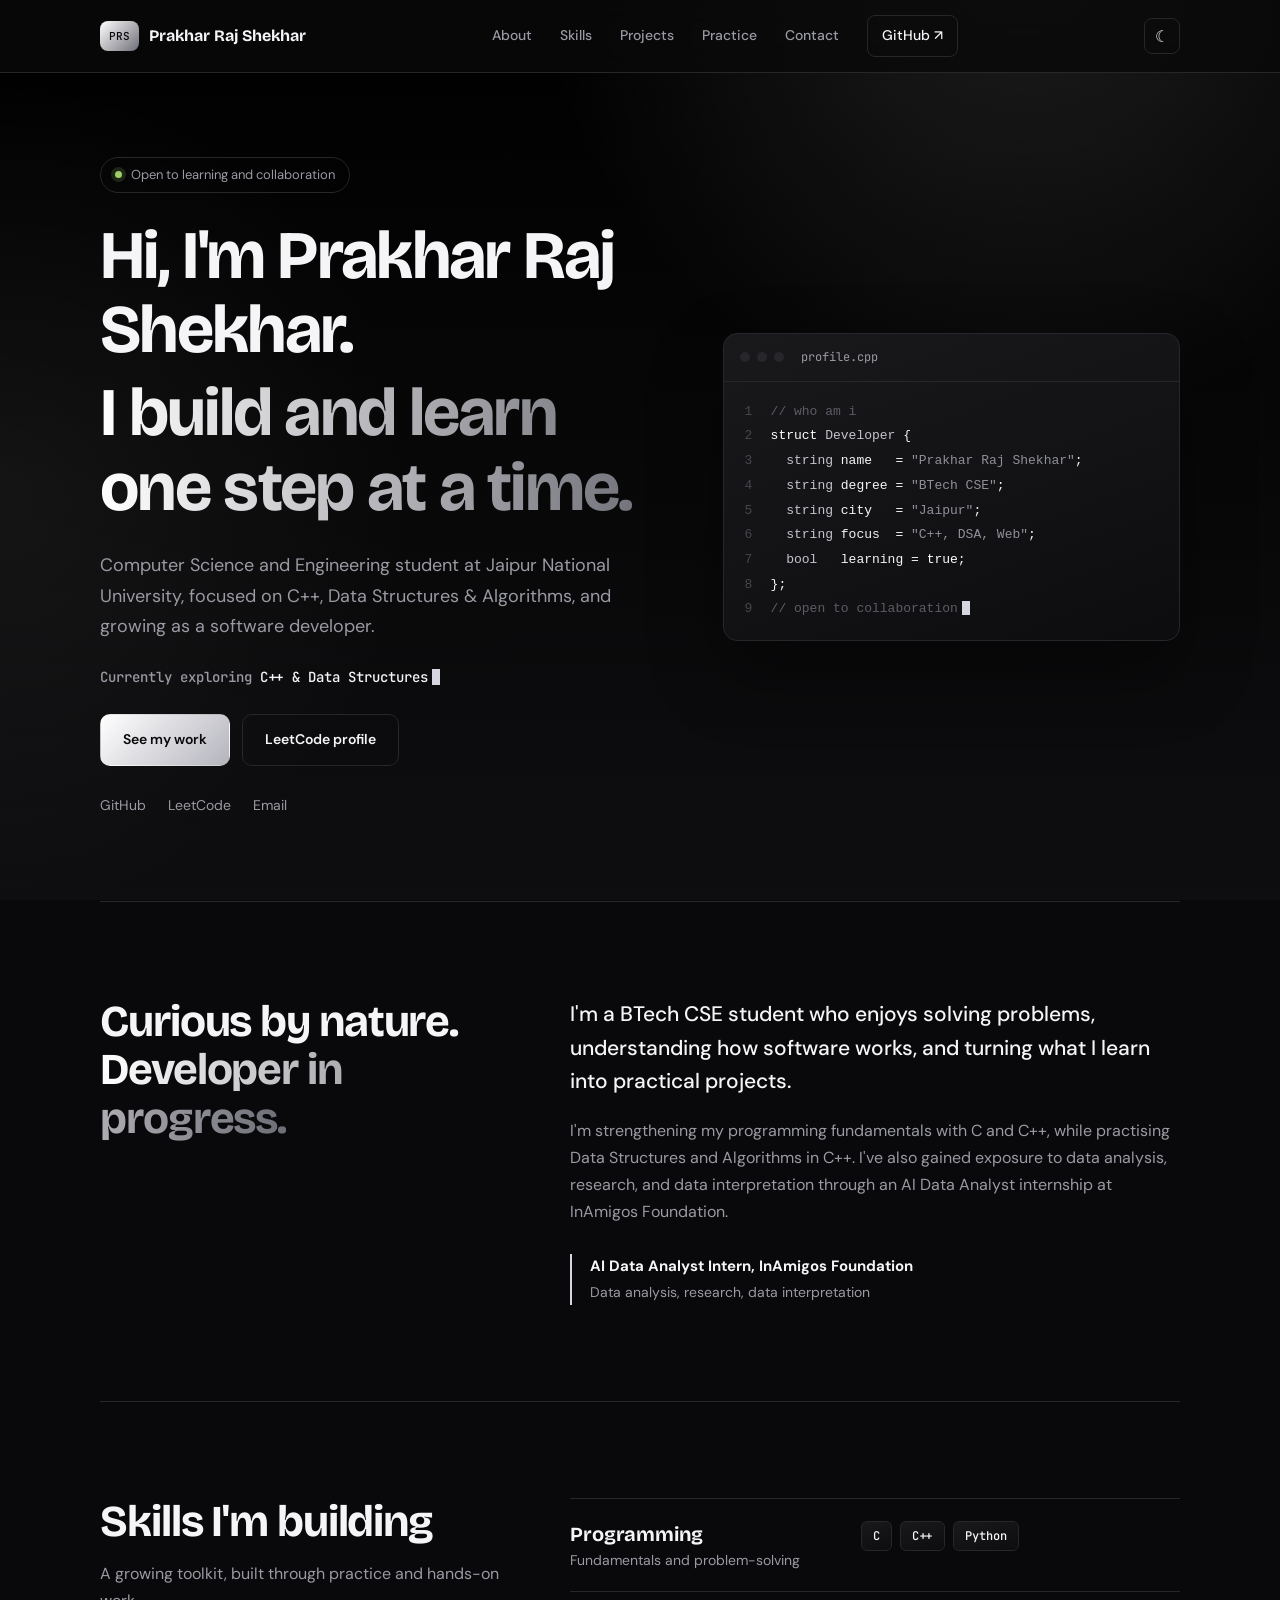
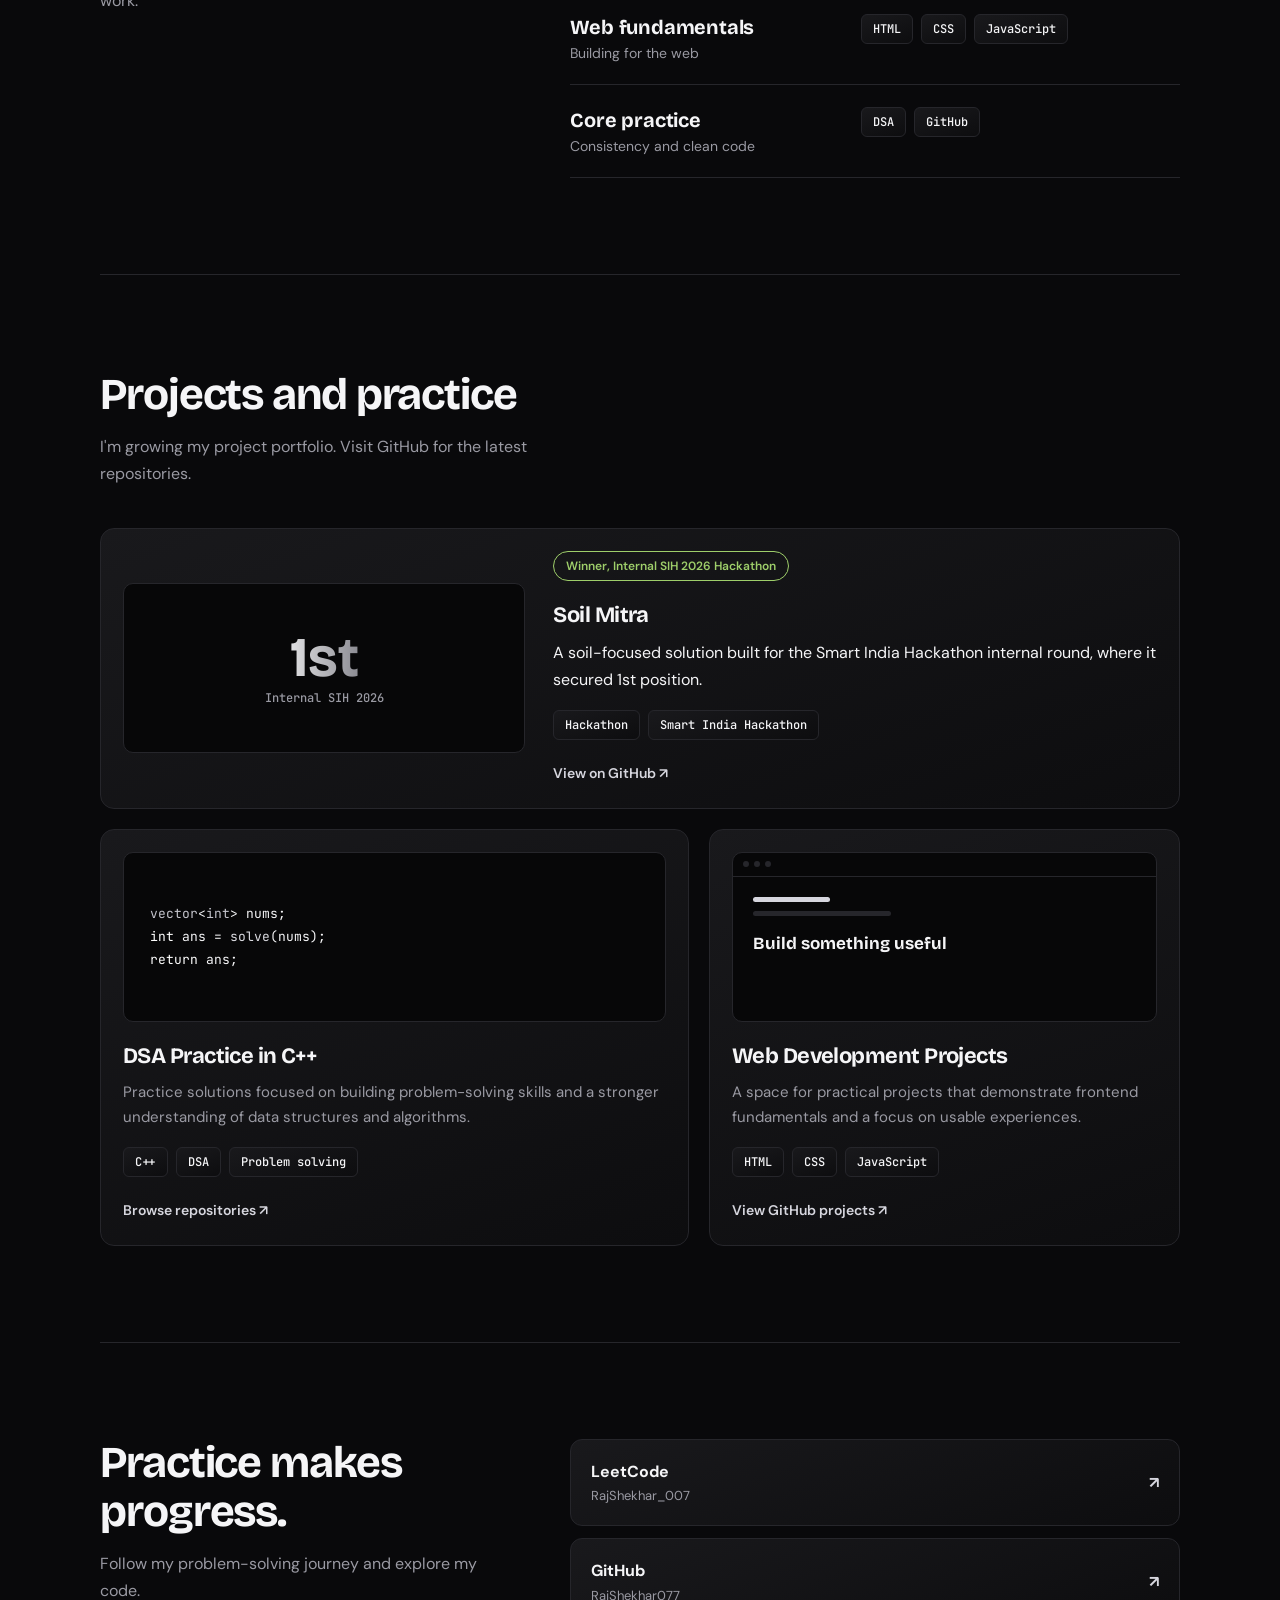
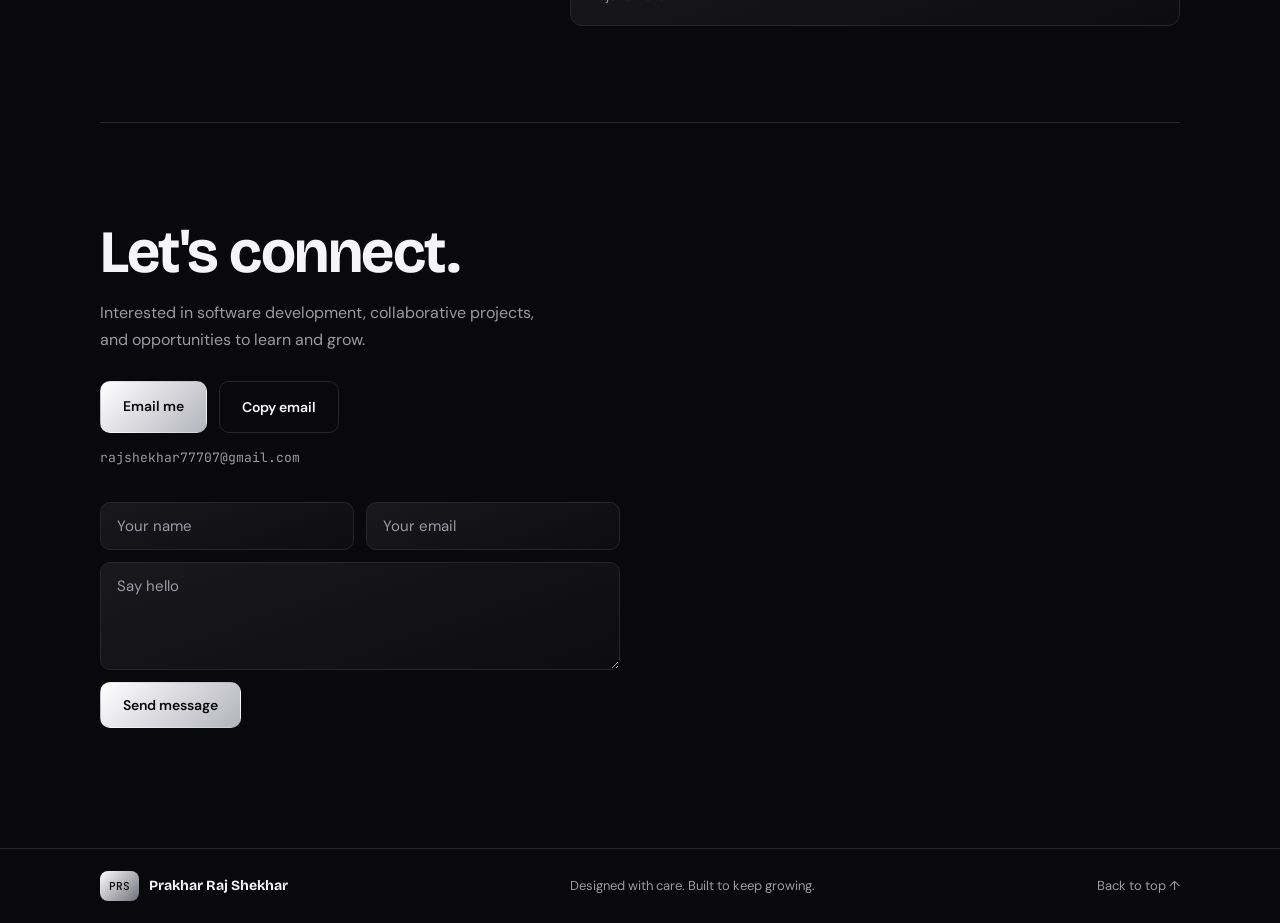
==== Portfolio/index.html @ 115c968b "ini" ====
<!doctype html>
<html lang="en">
<head>
  <meta charset="utf-8">
  <meta name="viewport" content="width=device-width, initial-scale=1">
  <meta name="theme-color" content="#09090b">
  <link rel="icon" href="data:image/svg+xml,<svg xmlns=%22http://www.w3.org/2000/svg%22 viewBox=%220 0 64 64%22><rect width=%2264%22 height=%2264%22 rx=%2214%22 fill=%22%2309090b%22/><text x=%2232%22 y=%2241%22 font-size=%2226%22 font-family=%22monospace%22 font-weight=%22bold%22 text-anchor=%22middle%22 fill=%22white%22>PRS</text></svg>">
  <meta name="description" content="Portfolio of Prakhar Raj Shekhar, a Computer Science and Engineering student interested in software development and problem-solving.">
  <title>Prakhar Raj Shekhar | Developer Portfolio</title>
  <link rel="preconnect" href="https://fonts.googleapis.com">
  <link rel="preconnect" href="https://fonts.gstatic.com" crossorigin>
  <link href="https://fonts.googleapis.com/css2?family=Bricolage+Grotesque:opsz,wght@12..96,600;12..96,700&family=DM+Sans:wght@400;500;600&family=JetBrains+Mono:wght@400;500&display=swap" rel="stylesheet">
  <link rel="stylesheet" href="style.css">
  <script>try{document.documentElement.dataset.theme=localStorage.getItem("theme")||"dark"}catch(e){document.documentElement.dataset.theme="dark"}document.documentElement.classList.add("js")</script>
</head>
<body>
  <a class="skip" href="#main">Skip to content</a>
  <div class="progress" aria-hidden="true"></div>
  <div class="cursor-glow" aria-hidden="true"></div>
  <header class="site-header">
    <nav class="nav wrap" aria-label="Main navigation">
      <a class="brand" href="#home"><span class="brand-mark">PRS</span><span>Prakhar Raj Shekhar</span></a>
      <div class="nav-links">
        <a href="#about">About</a><a href="#skills">Skills</a><a href="#projects">Projects</a><a href="#coding">Practice</a><a href="#contact">Contact</a>
        <a class="nav-cta" href="https://github.com/RajShekhar077" target="_blank" rel="noreferrer">GitHub ↗</a>
      </div>
    <div class="nav-tools"><button class="icon-btn" id="theme" type="button" aria-label="Switch to light theme">☾</button><button class="menu-toggle" type="button" aria-label="Toggle navigation" aria-expanded="false">☰</button></div>
    </nav>
  </header>

  <main id="main">
    <section class="hero wrap" id="home">
      <div class="hero-copy">
        <p class="status"><span class="dot"></span>Open to learning and collaboration</p>
        <h1>Hi, I'm Prakhar Raj Shekhar. <span>I build and learn one step at a time.</span></h1>
        <p class="lead">Computer Science and Engineering student at Jaipur National University, focused on C++, Data Structures &amp; Algorithms, and growing as a software developer.</p>
        <p class="roles">Currently exploring <span id="typed">C++ &amp; Data Structures</span><b class="caret" aria-hidden="true"></b></p>
        <div class="actions">
          <a class="btn primary" href="#projects">See my work</a>
          <a class="btn" href="https://leetcode.com/u/RajShekhar_007/" target="_blank" rel="noreferrer">LeetCode profile</a>
        </div>
        <div class="quick-links">
          <a href="https://github.com/RajShekhar077" target="_blank" rel="noreferrer">GitHub</a>
          <a href="https://leetcode.com/u/RajShekhar_007/" target="_blank" rel="noreferrer">LeetCode</a>
          <a href="mailto:rajshekhar77707@gmail.com">Email</a>
        </div>
      </div>
      <div class="editor" role="img" aria-label="C++ code snippet describing Prakhar: BTech CSE student in Jaipur focused on C++, DSA and web">
        <div class="bar"><i></i><i></i><i></i><span>profile.cpp</span></div>
        <pre class="code"><code><span class="l"><em class="c">// who am i</em></span><span class="l"><em class="k">struct</em> <em class="t">Developer</em> {</span><span class="l">  <em class="t">string</em> name   = <em class="s">"Prakhar Raj Shekhar"</em>;</span><span class="l">  <em class="t">string</em> degree = <em class="s">"BTech CSE"</em>;</span><span class="l">  <em class="t">string</em> city   = <em class="s">"Jaipur"</em>;</span><span class="l">  <em class="t">string</em> focus  = <em class="s">"C++, DSA, Web"</em>;</span><span class="l">  <em class="t">bool</em>   learning = <em class="k">true</em>;</span><span class="l">};</span><span class="l"><em class="c">// open to collaboration</em><b class="caret"></b></span></code></pre>
      </div>
    </section>

    <section class="section wrap split" id="about">
      <h2>Curious by nature. <span>Developer in progress.</span></h2>
      <div class="about-content">
        <p class="big">I'm a BTech CSE student who enjoys solving problems, understanding how software works, and turning what I learn into practical projects.</p>
        <p>I'm strengthening my programming fundamentals with C and C++, while practising Data Structures and Algorithms in C++. I've also gained exposure to data analysis, research, and data interpretation through an AI Data Analyst internship at InAmigos Foundation.</p>
        <div class="note"><strong>AI Data Analyst Intern, InAmigos Foundation</strong><span>Data analysis, research, data interpretation</span></div>
      </div>
    </section>

    <section class="section wrap split" id="skills">
      <div>
        <h2>Skills I'm building</h2>
        <p class="intro">A growing toolkit, built through practice and hands-on work.</p>
      </div>
      <dl class="skill-list">
        <div class="row"><dt>Programming<small>Fundamentals and problem-solving</small></dt><dd class="chips"><span>C</span><span>C++</span><span>Python</span></dd></div>
        <div class="row"><dt>Web fundamentals<small>Building for the web</small></dt><dd class="chips"><span>HTML</span><span>CSS</span><span>JavaScript</span></dd></div>
        <div class="row"><dt>Core practice<small>Consistency and clean code</small></dt><dd class="chips"><span>DSA</span><span>GitHub</span></dd></div>
      </dl>
    </section>

    <section class="section wrap" id="projects">
      <h2>Projects and practice</h2>
      <p class="intro">I'm growing my project portfolio. Visit GitHub for the latest repositories.</p>
      <div class="projects">
        <article class="project featured">
  <div class="visual v-win">
    <strong>1st</strong>
    <span>Internal SIH 2026</span>
  </div>
  <div class="project-body">
    <span class="badge">Winner, Internal SIH 2026 Hackathon</span>
    <!-- TODO: add one line on the problem Soil Mitra solves and your tech stack chips -->
    <h3>Soil Mitra</h3>
    <p>A soil-focused solution built for the Smart India Hackathon internal round, where it secured 1st position.</p>
    <div class="chips"><span>Hackathon</span><span>Smart India Hackathon</span></div>
    <a class="more" href="https://github.com/RajShekhar077/Soil-Mitra" target="_blank" rel="noreferrer">View on GitHub ↗</a>
  </div>
</article>
        <article class="project">
          <div class="visual v-code"><span><em class="t">vector</em>&lt;<em class="t">int</em>&gt; nums;</span><span><em class="k">int</em> ans = <em class="f">solve</em>(nums);</span><span><em class="k">return</em> ans;</span></div>
          <h3>DSA Practice in C++</h3>
          <p>Practice solutions focused on building problem-solving skills and a stronger understanding of data structures and algorithms.</p>
          <div class="chips"><span>C++</span><span>DSA</span><span>Problem solving</span></div>
          <a class="more" href="https://github.com/RajShekhar077/DSA-Practice" target="_blank" rel="noreferrer">Browse repositories ↗</a>
        </article>
        <article class="project">
          <div class="visual v-web"><div class="browser"><i></i><i></i><i></i></div><div class="page"><span></span><span></span><b>Build something useful</b></div></div>
          <h3>Web Development Projects</h3>
          <p>A space for practical projects that demonstrate frontend fundamentals and a focus on usable experiences.</p>
          <div class="chips"><span>HTML</span><span>CSS</span><span>JavaScript</span></div>
          <a class="more" href="https://github.com/RajShekhar077/Web-Development-Projects" target="_blank" rel="noreferrer">View GitHub projects ↗</a>
        </article>
      </div>
    </section>

    <section class="section wrap split" id="coding">
      <div>
        <h2>Practice makes progress.</h2>
        <p class="intro">Follow my problem-solving journey and explore my code.</p>
      </div>
      <div class="link-rows">
        <a href="https://leetcode.com/u/RajShekhar_007/" target="_blank" rel="noreferrer"><span><strong>LeetCode</strong><small>RajShekhar_007</small></span><b>↗</b></a>
        <a href="https://github.com/RajShekhar077" target="_blank" rel="noreferrer"><span><strong>GitHub</strong><small>RajShekhar077</small></span><b>↗</b></a>
      </div>
    </section>

    <section class="section wrap contact" id="contact">
      <h2>Let's connect.</h2>
      <p class="intro">Interested in software development, collaborative projects, and opportunities to learn and grow.</p>
      <div class="actions"><a class="btn primary" href="mailto:rajshekhar77707@gmail.com">Email me</a><button class="btn" id="copy" type="button">Copy email</button></div>
      <p class="email">rajshekhar77707@gmail.com</p>
      <form class="contact-form" aria-label="Send a message">
        <div class="form-row"><input name="name" placeholder="Your name" aria-label="Your name" autocomplete="name" required><input name="email" type="email" placeholder="Your email" aria-label="Your email" autocomplete="email" required></div>
        <textarea name="message" rows="4" placeholder="Say hello" aria-label="Message" required></textarea>
        <button class="btn primary" type="submit">Send message</button>
      </form>
    </section>
  </main>

  <footer class="footer"><div class="wrap footer-inner"><a class="brand" href="#home"><span class="brand-mark">PRS</span><span>Prakhar Raj Shekhar</span></a><p>Designed with care. Built to keep growing.</p><a href="#home">Back to top ↑</a></div></footer>
  <button class="to-top" type="button" aria-label="Back to top">↑</button>
  <div class="toast" role="status" aria-live="polite"></div>
  <script src="script.js"></script>
</body>
</html>
---- Portfolio/style.css ----
*{box-sizing:border-box}
:root{--bg:#09090b;--panel:linear-gradient(160deg,#19191c,#0d0d0f);--ink:#f5f5f7;--muted:#9a9aa3;--line:#26262b;--accent:#d6d6de;--green:#9ece6a;--font:'DM Sans',system-ui,sans-serif;--display:'Bricolage Grotesque',system-ui,sans-serif;--mono:'JetBrains Mono',ui-monospace,monospace;color-scheme:dark}
html{scroll-behavior:smooth;scroll-padding-top:84px}
body{margin:0;background:var(--bg);color:var(--ink);font:400 16px/1.7 var(--font);-webkit-font-smoothing:antialiased}
body::before{content:"";position:fixed;inset:0;z-index:-1;pointer-events:none;background:radial-gradient(900px circle at 80% -8%,rgba(255,255,255,.12),transparent 55%),radial-gradient(700px circle at 0% 55%,rgba(255,255,255,.05),transparent 60%),linear-gradient(180deg,#000,#0e0e10)}
a{color:inherit;text-decoration:none}
:focus-visible{outline:2px solid var(--accent);outline-offset:3px;border-radius:4px}
h1,h2,h3,p,dl,dd{margin:0}
h1,h2,h3{font-family:var(--display);font-weight:700;line-height:1.1;letter-spacing:-.025em}
h2{font-size:clamp(30px,3.6vw,44px)}
h2 span,h1 span{background:linear-gradient(90deg,#fff,#6d6d76);-webkit-background-clip:text;background-clip:text;color:transparent}
.wrap{width:min(1080px,calc(100% - 48px));margin-inline:auto}

/* header */
.site-header{position:sticky;top:0;z-index:10;background:rgba(9,9,11,.8);backdrop-filter:blur(14px);border-bottom:1px solid var(--line)}
.nav{height:72px;display:flex;align-items:center;justify-content:space-between}
.brand{display:flex;align-items:center;gap:10px;font-family:var(--display);font-weight:700}
.brand-mark{display:grid;place-items:center;height:30px;padding:0 9px;border-radius:8px;background:linear-gradient(135deg,#fff,#6f6f78);color:#09090b;font:500 11px var(--mono)}
.nav-links{display:flex;align-items:center;gap:28px;font-size:14px;font-weight:500;color:var(--muted)}
.nav-links a:hover{color:var(--ink)}
.nav-links .nav-cta{padding:8px 14px;border:1px solid var(--line);border-radius:8px;color:var(--ink)}
.nav-links .nav-cta:hover{border-color:var(--accent)}
.menu-toggle{display:none;border:0;background:none;color:var(--ink);font-size:24px;cursor:pointer}

/* hero */
.hero{display:grid;grid-template-columns:1.1fr .9fr;gap:64px;align-items:center;min-height:calc(100vh - 72px);padding-block:72px}
.status{display:inline-flex;align-items:center;gap:9px;padding:6px 14px;border:1px solid var(--line);border-radius:99px;font-size:13px;color:var(--muted);margin-bottom:26px}
.dot{width:7px;height:7px;border-radius:50%;background:var(--green);box-shadow:0 0 0 4px rgba(158,206,106,.16)}
h1{font-size:clamp(40px,5.6vw,68px);margin-bottom:24px}
h1 span{display:block;margin-top:.12em}
.lead{max-width:520px;color:var(--muted);font-size:18px;margin-bottom:32px}
.actions{display:flex;gap:12px;flex-wrap:wrap;margin-bottom:28px}
.btn{display:inline-flex;align-items:center;justify-content:center;padding:13px 22px;border:1px solid var(--line);border-radius:10px;font-size:14px;font-weight:600;transition:border-color .2s,background .2s}
.btn:hover{border-color:var(--accent)}
.btn.primary{background:linear-gradient(135deg,#fff,#b4b4bd);border-color:transparent;color:#09090b}
.btn.primary:hover{background:linear-gradient(135deg,#fff,#dcdce2);border-color:transparent}
.quick-links{display:flex;gap:22px;font-size:14px;color:var(--muted)}
.quick-links a:hover{color:var(--ink)}

/* code window */
.editor{background:var(--panel);border:1px solid var(--line);border-radius:14px;box-shadow:0 30px 70px rgba(0,0,0,.4);overflow:hidden;font:400 13px/1.9 var(--mono)}
.bar{display:flex;align-items:center;gap:7px;padding:12px 16px;border-bottom:1px solid var(--line)}
.bar i{width:10px;height:10px;border-radius:50%;background:var(--line)}
.bar span{margin-left:10px;color:var(--muted);font-size:12px}
.code{margin:0;padding:18px 0;overflow-x:auto;counter-reset:n}
.code code{display:block;min-width:max-content;padding-right:20px}
.l{display:block;counter-increment:n;white-space:pre}
.l::before{content:counter(n);display:inline-block;width:2.2em;margin-right:1.4em;text-align:right;color:#46464d}
em{font-style:normal}
.c{color:#5c5c64}.k{color:#fff}.t{color:#c4c4cc}.s{color:#8f8f99}.f{color:#dcdce2}
.caret{display:inline-block;width:8px;height:1.1em;margin-left:4px;background:var(--accent);vertical-align:-3px;animation:blink 1.1s steps(1) infinite}

/* sections */
.section{padding-block:96px;border-top:1px solid var(--line)}
.split{display:grid;grid-template-columns:.8fr 1.2fr;gap:64px}
.intro{color:var(--muted);margin-top:14px;max-width:440px}
.about-content{display:grid;gap:18px;color:var(--muted)}
.about-content .big{font-size:21px;line-height:1.6;color:var(--ink);font-weight:500}
.note{display:grid;gap:2px;margin-top:10px;padding-left:18px;border-left:2px solid var(--accent);font-size:14px}
.note strong{color:var(--ink);font-size:15px}

/* skills */
.skill-list .row{display:grid;grid-template-columns:1fr 1.2fr;gap:24px;padding:22px 0;border-top:1px solid var(--line)}
.skill-list .row:last-child{border-bottom:1px solid var(--line)}
.skill-list dt{font:700 20px/1.3 var(--display);letter-spacing:-.01em}
.skill-list small{display:block;margin-top:4px;color:var(--muted);font:400 14px var(--font);letter-spacing:0}
.chips{display:flex;flex-wrap:wrap;gap:8px;align-content:flex-start}
.chips span{padding:4px 11px;border:1px solid var(--line);border-radius:6px;background:var(--panel);font:500 12px/1.7 var(--mono);color:var(--ink)}

/* projects */
.project.featured{grid-column:1/-1;display:grid;grid-template-columns:.8fr 1.2fr;gap:28px;align-items:center}
.project-body{display:flex;flex-direction:column;gap:12px}
.project-body h3{margin-top:0}
.v-win{display:grid;place-content:center;text-align:center;gap:4px;height:100%;min-height:170px}
.v-win strong{font:700 56px/1 var(--display);background:linear-gradient(90deg,#fff,#6d6d76);-webkit-background-clip:text;background-clip:text;color:#c4c4cc;color:transparent}
.v-win span{font:500 12px var(--mono);color:var(--muted)}
.badge{align-self:flex-start;padding:4px 12px;border:1px solid var(--green);border-radius:99px;font-size:12px;font-weight:600;color:var(--green)}
.projects{display:grid;grid-template-columns:1.25fr 1fr;gap:20px;margin-top:40px}
.project{display:flex;flex-direction:column;gap:12px;padding:22px;background:var(--panel);border:1px solid var(--line);border-radius:14px;transition:border-color .2s}
.project:hover{border-color:#4c4c54}
.project h3{font-size:22px;margin-top:10px}
.project>p{color:var(--muted);font-size:15px}
.project .chips{margin-top:4px}
.more{margin-top:auto;padding-top:10px;color:var(--accent);font-size:14px;font-weight:600}
.more:hover{text-decoration:underline}
.visual{height:170px;border-radius:10px;overflow:hidden;background:#070708;border:1px solid var(--line)}
.v-code{display:flex;flex-direction:column;justify-content:center;gap:6px;padding:0 26px;font:400 13px var(--mono)}
.browser{display:flex;gap:5px;align-items:center;height:24px;padding:0 10px;border-bottom:1px solid var(--line)}
.browser i{width:6px;height:6px;border-radius:50%;background:var(--line)}
.page{display:flex;flex-direction:column;gap:9px;padding:20px}
.page span{height:5px;width:36%;border-radius:4px;background:var(--line)}
.page span:first-child{width:20%;background:var(--accent)}
.page b{margin-top:8px;max-width:200px;font:700 17px/1.3 var(--display)}

/* coding, contact */
.link-rows{display:grid;gap:12px;align-content:start}
.link-rows a{display:flex;align-items:center;justify-content:space-between;padding:18px 20px;background:var(--panel);border:1px solid var(--line);border-radius:12px;transition:border-color .2s}
.link-rows a:hover{border-color:var(--accent)}
.link-rows span{display:grid}
.link-rows small{color:var(--muted);font-size:13px}
.link-rows b{color:var(--accent)}
.contact{padding-bottom:120px}
.contact h2{font-size:clamp(38px,5vw,60px)}
.contact .intro{margin-bottom:28px}
.email{margin-top:16px;font:400 13px var(--mono);color:var(--muted)}
.footer{border-top:1px solid var(--line);padding:22px 0;font-size:13px;color:var(--muted)}
.footer-inner{display:flex;align-items:center;justify-content:space-between;gap:20px}
.footer .brand{font-size:14px;color:var(--ink)}
.footer a:last-child:hover{color:var(--ink)}

/* one page-load moment */
.hero-copy>*,.editor{animation:rise .7s cubic-bezier(.2,.7,.2,1) both}
.hero-copy>:nth-child(2){animation-delay:.08s}.hero-copy>:nth-child(3){animation-delay:.16s}.hero-copy>:nth-child(4){animation-delay:.24s}.hero-copy>:nth-child(5){animation-delay:.3s}.editor{animation-delay:.2s}
@keyframes rise{from{opacity:0;transform:translateY(16px)}}
@keyframes blink{50%{opacity:0}}
@media(prefers-reduced-motion:reduce){*{animation:none!important;scroll-behavior:auto!important;transition:none!important}}

@media(max-width:800px){
.hero{grid-template-columns:1fr;gap:40px;min-height:auto;padding-block:56px}
.split{grid-template-columns:1fr;gap:28px}
.section{padding-block:68px}
.projects{grid-template-columns:1fr}
.nav-links{gap:18px}
}
@media(max-width:600px){
.wrap{width:calc(100% - 32px)}
.nav{height:64px}
.menu-toggle{display:block}
.nav-links{display:none;position:absolute;left:16px;right:16px;top:60px;flex-direction:column;align-items:stretch;gap:14px;padding:18px;background:var(--panel);border:1px solid var(--line);border-radius:12px}
.nav-links.open{display:flex}
.nav-links .nav-cta{text-align:center}
.actions{flex-direction:column}
.btn{width:100%}
.skill-list .row{grid-template-columns:1fr;gap:12px}
.footer-inner{flex-wrap:wrap}
.footer-inner p{order:3;width:100%}
}

/* ===== enhancements ===== */
.skip{position:absolute;left:-999px}.skip:focus{left:16px;top:12px;z-index:50;padding:8px 14px;border-radius:8px;background:var(--ink);color:var(--bg)}
.progress{position:fixed;top:0;left:0;width:100%;height:3px;z-index:30;transform-origin:0 50%;transform:scaleX(0);background:linear-gradient(90deg,var(--accent),var(--green))}
.cursor-glow{position:fixed;left:0;top:0;width:520px;height:520px;margin:-260px 0 0 -260px;border-radius:50%;pointer-events:none;z-index:-1;opacity:0;transition:opacity .4s;background:radial-gradient(circle,rgba(255,255,255,.07),transparent 65%)}
.nav-tools{display:flex;align-items:center;gap:10px}
.icon-btn{width:36px;height:36px;display:grid;place-items:center;border:1px solid var(--line);border-radius:8px;background:none;color:var(--ink);font-size:16px;cursor:pointer;transition:border-color .2s}
.icon-btn:hover{border-color:var(--accent)}
.nav-links a:not(.nav-cta){position:relative;transition:color .2s}
.nav-links a.active{color:var(--ink)}
.nav-links a.active:not(.nav-cta)::after{content:"";position:absolute;left:0;right:0;bottom:-8px;height:2px;border-radius:2px;background:var(--accent)}
.dot{animation:pulse 2.2s ease-out infinite}
@keyframes pulse{from{box-shadow:0 0 0 0 rgba(158,206,106,.45)}to{box-shadow:0 0 0 10px rgba(158,206,106,0)}}
.roles{margin:-6px 0 28px;font:500 14px var(--mono);color:var(--muted)}.roles #typed{color:var(--ink)}
.hero-copy>:nth-child(6){animation-delay:.36s}
.js .editor .l{opacity:0;animation:lineIn .45s ease forwards;animation-delay:calc(.55s + var(--i,0)*.11s)}
@keyframes lineIn{from{opacity:0;transform:translateX(-10px)}to{opacity:1;transform:none}}

/* stats */
.stats{display:grid;grid-template-columns:repeat(auto-fit,minmax(190px,1fr));gap:16px;padding-bottom:72px}
.stat{padding:22px;background:var(--panel);border:1px solid var(--line);border-radius:14px}
.stat strong{display:block;margin-bottom:8px;font:700 44px/1 var(--display);letter-spacing:-.03em}
.stat span{color:var(--muted);font-size:14px}

/* scroll reveal + card spotlight */
.js .reveal{opacity:0;transform:translateY(24px);transition:opacity .7s cubic-bezier(.2,.7,.2,1),transform .7s cubic-bezier(.2,.7,.2,1),translate .25s,border-color .2s;transition-delay:var(--d,0s),var(--d,0s),0s,0s}
.js .reveal.in{opacity:1;transform:none}
.project,.link-rows a{position:relative;overflow:hidden}
.project::after,.link-rows a::after{content:"";position:absolute;inset:0;pointer-events:none;opacity:0;transition:opacity .3s;background:radial-gradient(340px circle at var(--mx,50%) var(--my,50%),rgba(255,255,255,.08),transparent 60%)}
.project:hover::after,.link-rows a:hover::after{opacity:1}
.project:hover{translate:0 -4px}
.chips span{transition:transform .2s,border-color .2s}.chips span:hover{transform:translateY(-2px);border-color:var(--accent)}

/* contact form, toast, back-to-top */
button.btn{font-family:inherit;cursor:pointer;background:none;color:var(--ink)}
.contact .actions{margin-bottom:0}
.contact-form{display:grid;gap:12px;max-width:520px;margin-top:36px}
.form-row{display:flex;gap:12px;flex-wrap:wrap}.form-row input{flex:1 1 200px}
.contact-form input,.contact-form textarea{width:100%;padding:13px 16px;background:var(--panel);border:1px solid var(--line);border-radius:10px;color:var(--ink);font:400 15px var(--font);resize:vertical}
.contact-form input::placeholder,.contact-form textarea::placeholder{color:var(--muted)}
.contact-form input:focus,.contact-form textarea:focus{outline:0;border-color:var(--accent)}
.contact-form .btn{justify-self:start}
.to-top{position:fixed;right:20px;bottom:20px;z-index:20;width:44px;height:44px;border-radius:50%;border:1px solid var(--line);background:var(--panel);color:var(--ink);font-size:18px;cursor:pointer;opacity:0;pointer-events:none;transform:translateY(10px);transition:opacity .25s,transform .25s,border-color .2s}
.to-top.show{opacity:1;pointer-events:auto;transform:none}.to-top:hover{border-color:var(--accent)}
.toast{position:fixed;left:50%;bottom:28px;z-index:40;translate:-50% 20px;padding:10px 18px;border-radius:99px;background:var(--ink);color:var(--bg);font:500 13px var(--mono);opacity:0;pointer-events:none;transition:opacity .3s,translate .3s}
.toast.show{opacity:1;translate:-50% 0}

/* light theme (code windows stay dark) */
[data-theme=light]{--bg:#f6f6f8;--panel:linear-gradient(160deg,#fff,#f0f0f3);--ink:#111114;--muted:#5c5c66;--line:#dcdce2;--accent:#2b2b33;--green:#3f7d1f;color-scheme:light}
[data-theme=light] body::before{background:radial-gradient(900px circle at 80% -8%,rgba(0,0,0,.06),transparent 55%),linear-gradient(180deg,#fff,#eeeef2)}
[data-theme=light] h1 span,[data-theme=light] h2 span{background:linear-gradient(90deg,#111114,#7a7a85);-webkit-background-clip:text;background-clip:text}
[data-theme=light] .site-header{background:rgba(246,246,248,.8)}
[data-theme=light] .brand-mark{background:linear-gradient(135deg,#111114,#55555e);color:#fff}
[data-theme=light] .btn.primary{background:#111114;color:#fff}
[data-theme=light] .btn.primary:hover{background:#2b2b33}
[data-theme=light] .editor,[data-theme=light] .visual{--ink:#f5f5f7;--muted:#9a9aa3;--line:#26262b;--panel:linear-gradient(160deg,#19191c,#0d0d0f)}
[data-theme=light] .cursor-glow{background:radial-gradient(circle,rgba(0,0,0,.06),transparent 65%)}
[data-theme=light] .project::after,[data-theme=light] .link-rows a::after{background:radial-gradient(340px circle at var(--mx,50%) var(--my,50%),rgba(0,0,0,.05),transparent 60%)}

/* responsive nav: menu from 800px down */
@media(max-width:800px){
.menu-toggle{display:block}
.brand span:last-child{display:none}
.footer .brand span:last-child{display:inline}
.nav-links{display:none;position:absolute;left:24px;right:24px;top:68px;flex-direction:column;align-items:stretch;gap:14px;padding:18px;background:var(--panel);border:1px solid var(--line);border-radius:12px}
.nav-links.open{display:flex}
.nav-links .nav-cta{text-align:center}
.nav-links a.active:not(.nav-cta)::after{display:none}
}
@media(max-width:600px){.nav-links{left:16px;right:16px;top:60px}.stat strong{font-size:36px}}
@media(prefers-reduced-motion:reduce){.js .reveal,.js .editor .l{opacity:1!important;transform:none!important}.cursor-glow{display:none}}
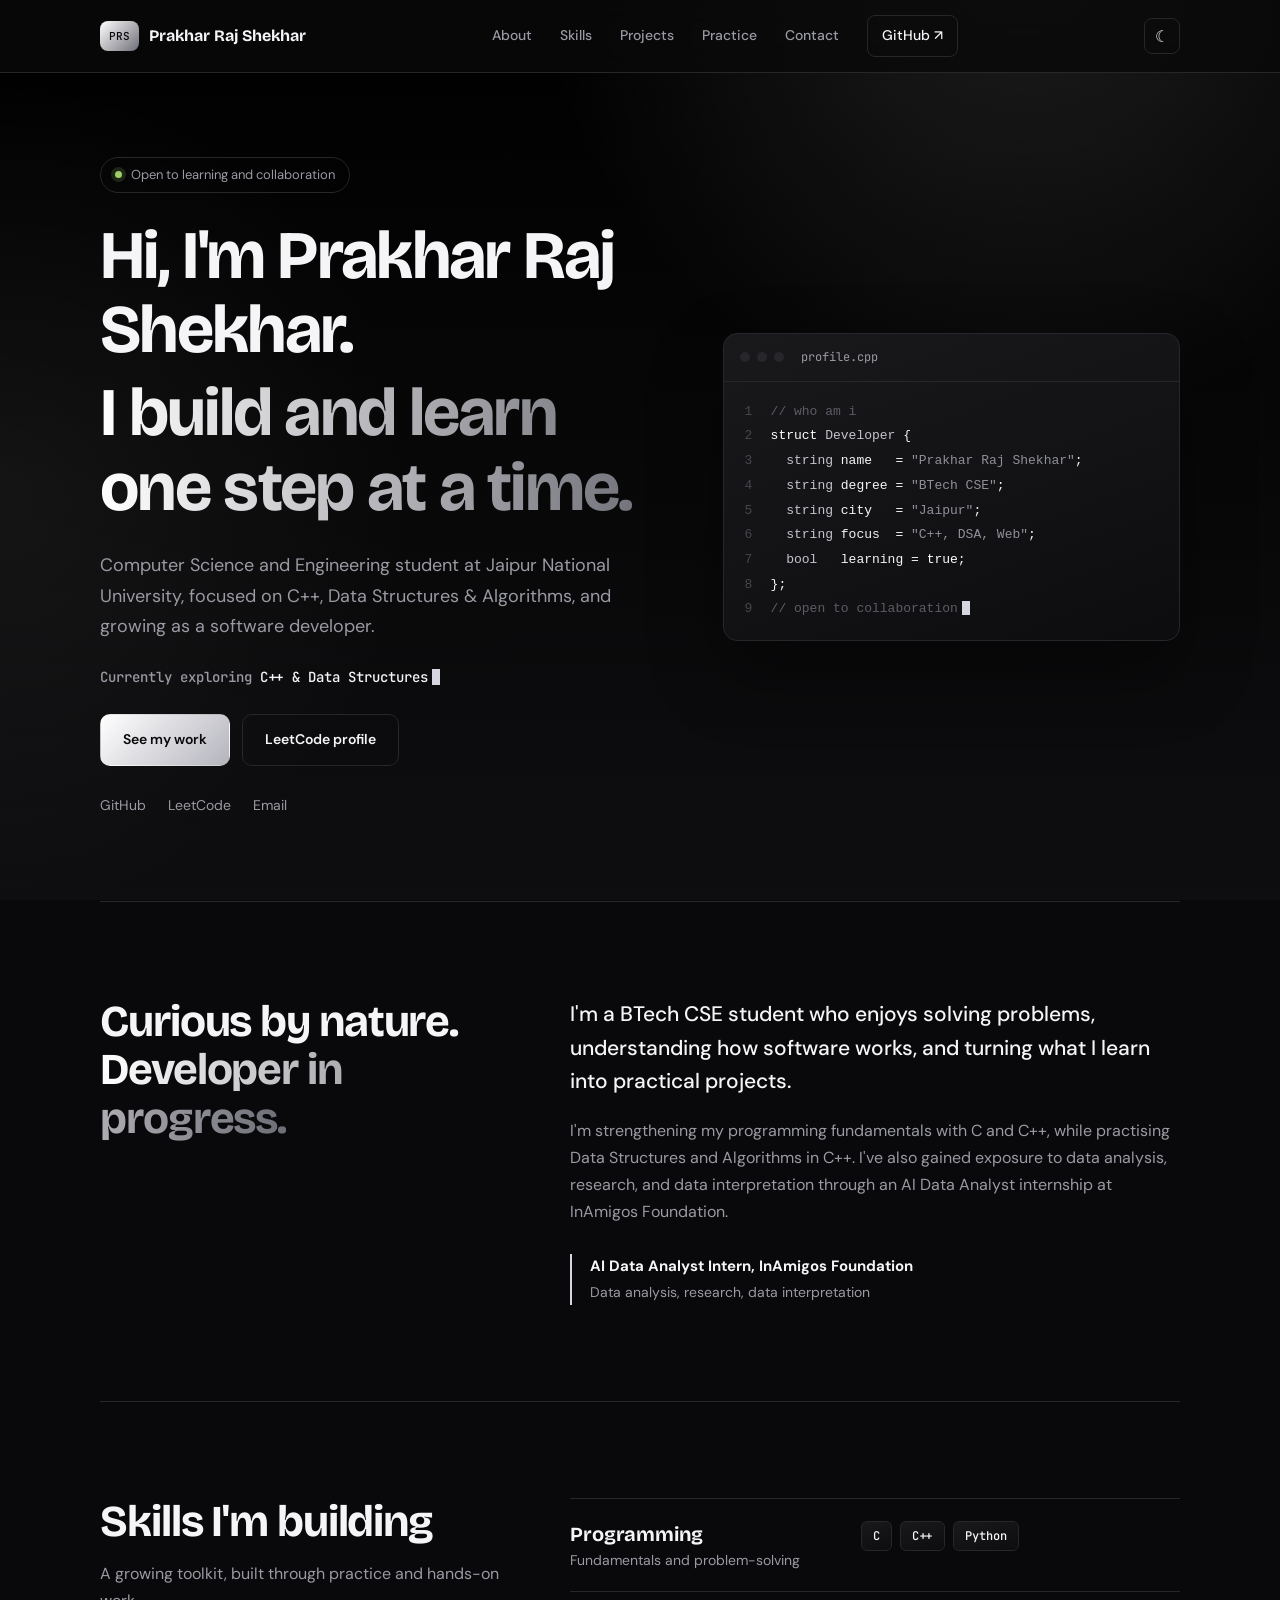
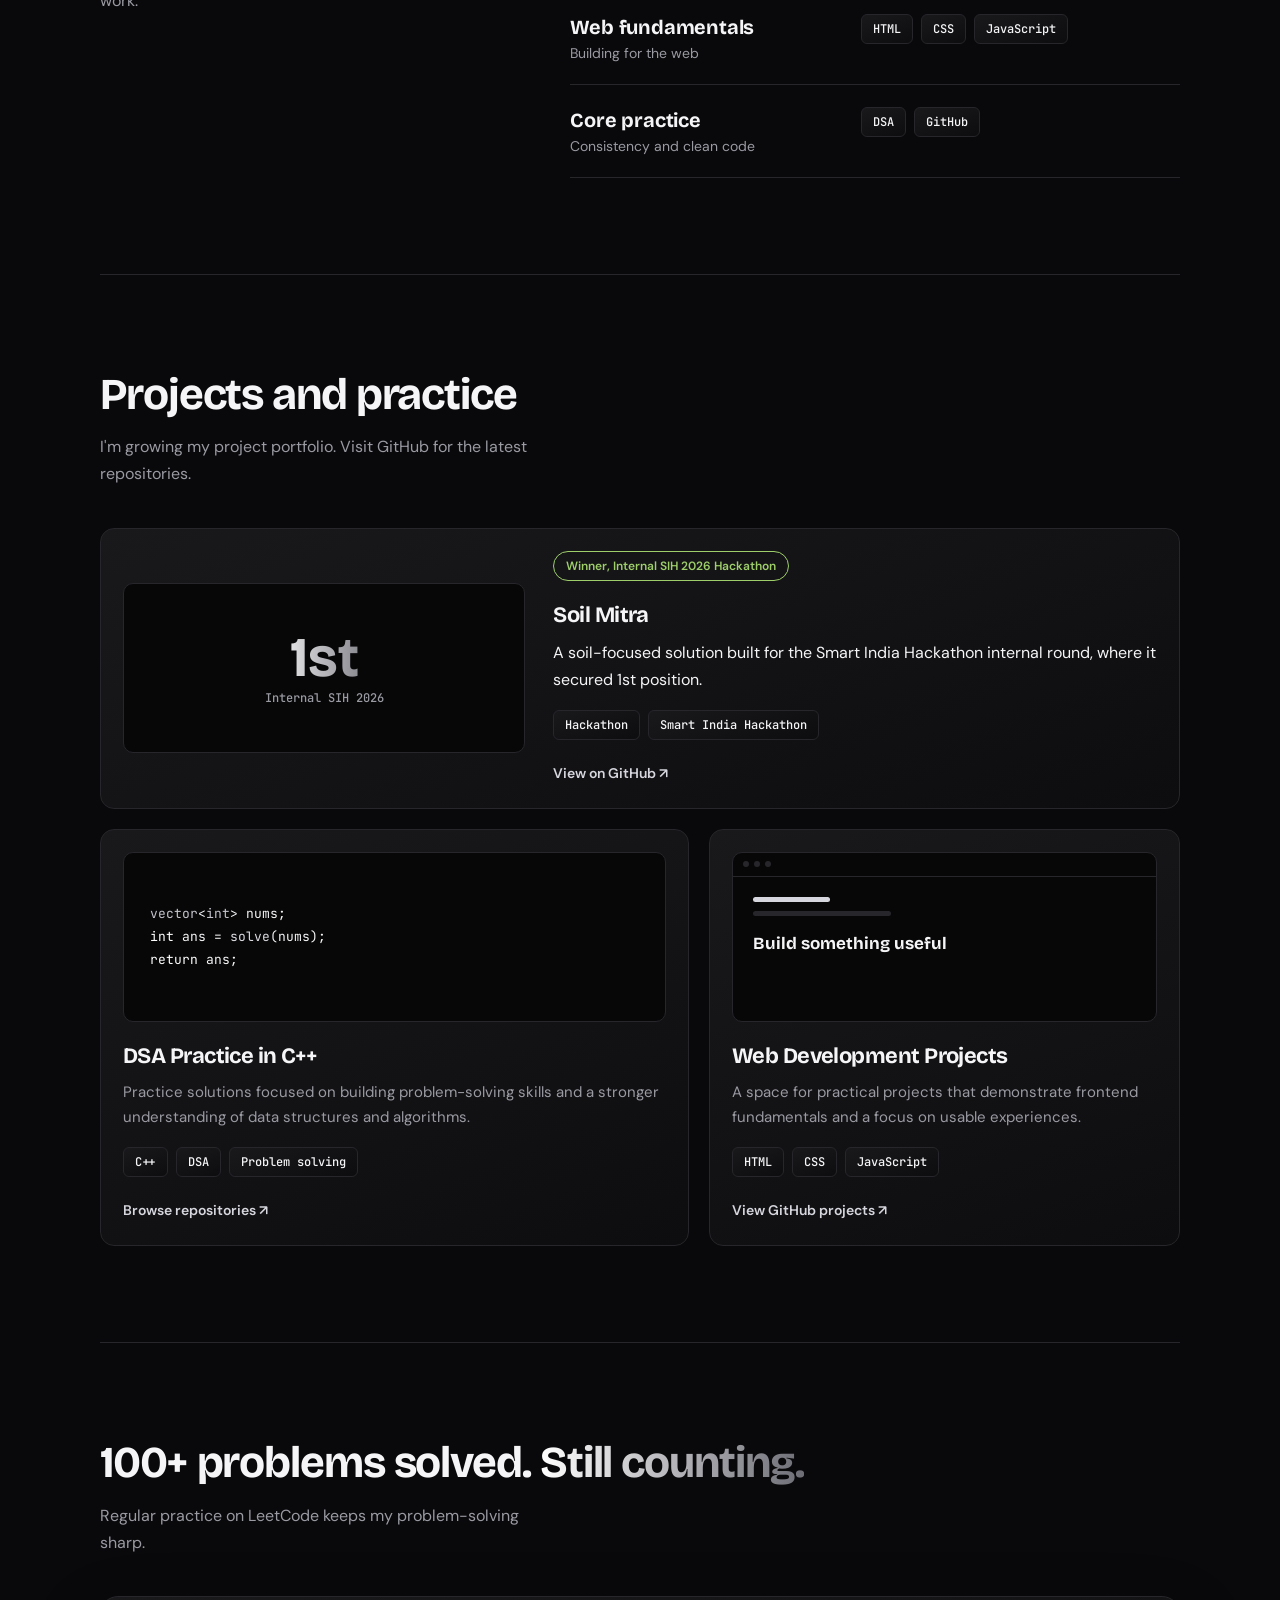
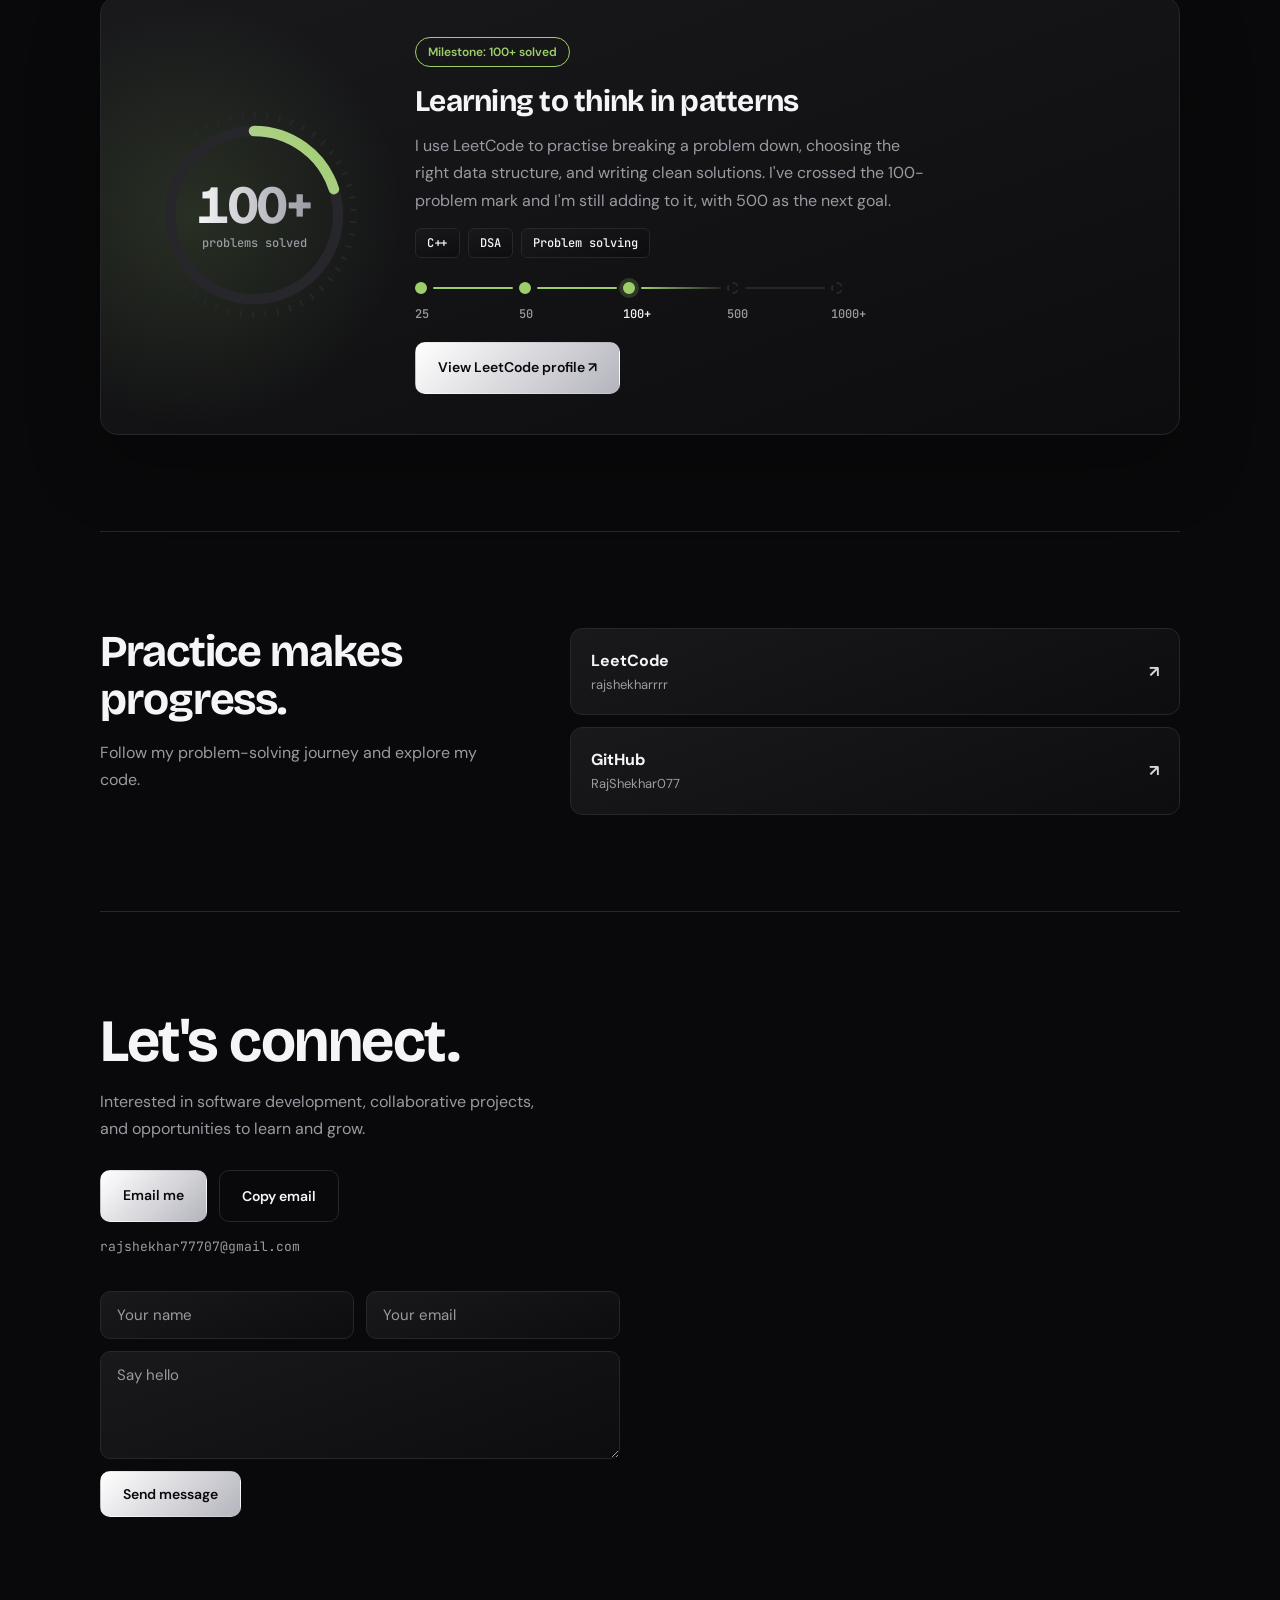
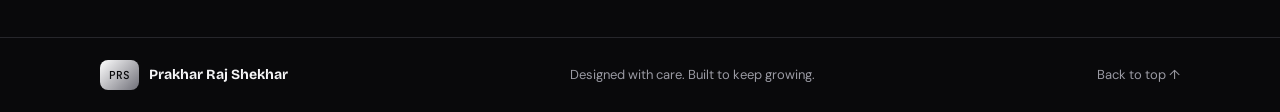
==== commit 44bcdb41: "Updated portfolio design and functionality" ====
--- a/Portfolio/index.html
+++ b/Portfolio/index.html
@@ -21,7 +21,7 @@
     <nav class="nav wrap" aria-label="Main navigation">
       <a class="brand" href="#home"><span class="brand-mark">PRS</span><span>Prakhar Raj Shekhar</span></a>
       <div class="nav-links">
-        <a href="#about">About</a><a href="#skills">Skills</a><a href="#projects">Projects</a><a href="#coding">Practice</a><a href="#contact">Contact</a>
+        <a href="#about">About</a><a href="#skills">Skills</a><a href="#projects">Projects</a><a href="#leetcode">Practice</a><a href="#contact">Contact</a>
         <a class="nav-cta" href="https://github.com/RajShekhar077" target="_blank" rel="noreferrer">GitHub ↗</a>
       </div>
     <div class="nav-tools"><button class="icon-btn" id="theme" type="button" aria-label="Switch to light theme">☾</button><button class="menu-toggle" type="button" aria-label="Toggle navigation" aria-expanded="false">☰</button></div>
@@ -37,11 +37,11 @@
         <p class="roles">Currently exploring <span id="typed">C++ &amp; Data Structures</span><b class="caret" aria-hidden="true"></b></p>
         <div class="actions">
           <a class="btn primary" href="#projects">See my work</a>
-          <a class="btn" href="https://leetcode.com/u/RajShekhar_007/" target="_blank" rel="noreferrer">LeetCode profile</a>
+          <a class="btn" href="https://leetcode.com/u/rajshekharrrr/" target="_blank" rel="noreferrer">LeetCode profile</a>
         </div>
         <div class="quick-links">
           <a href="https://github.com/RajShekhar077" target="_blank" rel="noreferrer">GitHub</a>
-          <a href="https://leetcode.com/u/RajShekhar_007/" target="_blank" rel="noreferrer">LeetCode</a>
+          <a href="https://leetcode.com/u/rajshekharrrr/" target="_blank" rel="noreferrer">LeetCode</a>
           <a href="mailto:rajshekhar77707@gmail.com">Email</a>
         </div>
       </div>
@@ -107,13 +107,37 @@
       </div>
     </section>
 
+    <section class="section wrap" id="leetcode">
+      <h2>100+ problems solved. <span>Still counting.</span></h2>
+      <p class="intro">Regular practice on LeetCode keeps my problem-solving sharp.</p>
+      <div class="lc-card">
+        <div class="lc-ring" role="img" aria-label="Over 100 LeetCode problems solved">
+          <svg viewBox="0 0 200 200" aria-hidden="true">
+            <defs><linearGradient id="lcGrad" x1="0" y1="0" x2="1" y2="1"><stop offset="0" style="stop-color:var(--accent)"/><stop offset="1" style="stop-color:var(--green)"/></linearGradient></defs>
+            <circle class="ring-ticks" cx="100" cy="100" r="95" pathLength="100"/>
+            <circle class="ring-bg" cx="100" cy="100" r="80" pathLength="100"/>
+            <circle class="ring-fg" cx="100" cy="100" r="80" pathLength="100"/>
+          </svg>
+          <div class="ring-label"><strong data-count="100" data-suffix="+">100+</strong><span>problems solved</span></div>
+        </div>
+        <div class="lc-body">
+          <span class="badge">Milestone: 100+ solved</span>
+          <h3>Learning to think in patterns</h3>
+          <p>I use LeetCode to practise breaking a problem down, choosing the right data structure, and writing clean solutions. I've crossed the 100-problem mark and I'm still adding to it, with 500 as the next goal.</p>
+          <div class="chips"><span>C++</span><span>DSA</span><span>Problem solving</span></div>
+          <ol class="lc-steps" aria-label="Problems solved milestones"><li class="done">25</li><li class="done">50</li><li class="done now" aria-current="step">100+</li><li class="next">500</li><li class="next">1000+</li></ol>
+          <div class="actions"><a class="btn primary" href="https://leetcode.com/u/rajshekharrrr/" target="_blank" rel="noreferrer">View LeetCode profile ↗</a></div>
+        </div>
+      </div>
+    </section>
+
     <section class="section wrap split" id="coding">
       <div>
         <h2>Practice makes progress.</h2>
         <p class="intro">Follow my problem-solving journey and explore my code.</p>
       </div>
       <div class="link-rows">
-        <a href="https://leetcode.com/u/RajShekhar_007/" target="_blank" rel="noreferrer"><span><strong>LeetCode</strong><small>RajShekhar_007</small></span><b>↗</b></a>
+        <a href="https://leetcode.com/u/rajshekharrrr/" target="_blank" rel="noreferrer"><span><strong>LeetCode</strong><small>rajshekharrrr</small></span><b>↗</b></a>
         <a href="https://github.com/RajShekhar077" target="_blank" rel="noreferrer"><span><strong>GitHub</strong><small>RajShekhar077</small></span><b>↗</b></a>
       </div>
     </section>
--- a/Portfolio/style.css
+++ b/Portfolio/style.css
@@ -162,11 +162,50 @@
 /* scroll reveal + card spotlight */
 .js .reveal{opacity:0;transform:translateY(24px);transition:opacity .7s cubic-bezier(.2,.7,.2,1),transform .7s cubic-bezier(.2,.7,.2,1),translate .25s,border-color .2s;transition-delay:var(--d,0s),var(--d,0s),0s,0s}
 .js .reveal.in{opacity:1;transform:none}
-.project,.link-rows a{position:relative;overflow:hidden}
-.project::after,.link-rows a::after{content:"";position:absolute;inset:0;pointer-events:none;opacity:0;transition:opacity .3s;background:radial-gradient(340px circle at var(--mx,50%) var(--my,50%),rgba(255,255,255,.08),transparent 60%)}
-.project:hover::after,.link-rows a:hover::after{opacity:1}
+.project,.lc-card,.link-rows a{position:relative;overflow:hidden}
+.project::after,.lc-card::after,.link-rows a::after{content:"";position:absolute;inset:0;pointer-events:none;opacity:0;transition:opacity .3s;background:radial-gradient(340px circle at var(--mx,50%) var(--my,50%),rgba(255,255,255,.08),transparent 60%)}
+.project:hover::after,.lc-card:hover::after,.link-rows a:hover::after{opacity:1}
 .project:hover{translate:0 -4px}
 .chips span{transition:transform .2s,border-color .2s}.chips span:hover{transform:translateY(-2px);border-color:var(--accent)}
+
+/* leetcode milestone */
+.lc-card{display:grid;grid-template-columns:auto 1fr;gap:56px;align-items:center;margin-top:40px;padding:40px 48px;background:var(--panel);border:1px solid var(--line);border-radius:18px;box-shadow:0 30px 70px rgba(0,0,0,.25)}
+.lc-card::before{content:"";position:absolute;left:-140px;top:50%;width:460px;height:460px;margin-top:-230px;border-radius:50%;pointer-events:none;background:radial-gradient(circle,rgba(158,206,106,.14),transparent 65%)}
+.lc-ring{position:relative;z-index:1;width:210px;aspect-ratio:1}
+.lc-ring svg{display:block;width:100%;height:100%;overflow:visible}
+.lc-ring circle{fill:none;transform-box:fill-box;transform-origin:center;transform:rotate(-90deg)}
+.ring-ticks{stroke:var(--line);stroke-width:6;stroke-dasharray:.3 1.7}
+.ring-bg{stroke:var(--line);stroke-width:10}
+.ring-fg{stroke:url(#lcGrad);stroke-width:10;stroke-linecap:round;stroke-dasharray:100;stroke-dashoffset:80}
+.js .lc-card .ring-fg{stroke-dashoffset:100}
+.js .lc-card.in .ring-fg{stroke-dashoffset:80;transition:stroke-dashoffset 1.5s cubic-bezier(.2,.7,.2,1) .3s}
+.ring-label{position:absolute;inset:0;display:grid;place-content:center;gap:2px;text-align:center}
+.ring-label strong{font:700 54px/1 var(--display);letter-spacing:-.04em;font-variant-numeric:tabular-nums;background:linear-gradient(90deg,var(--ink),var(--muted));-webkit-background-clip:text;background-clip:text;color:transparent}
+.ring-label span{font:500 12px var(--mono);color:var(--muted)}
+.lc-body{position:relative;z-index:1;display:flex;flex-direction:column;gap:14px;min-width:0}
+.lc-body h3{font-size:clamp(24px,2.6vw,30px);margin-top:4px}
+.lc-body>p{max-width:520px;color:var(--muted)}
+.lc-body .actions{margin:6px 0 0}
+.lc-steps{list-style:none;display:grid;grid-template-columns:repeat(5,1fr);max-width:520px;margin:10px 0 0;padding:0}
+.lc-steps li{position:relative;padding-top:24px;font:500 12px var(--mono);color:var(--muted)}
+.lc-steps li::before{content:"";box-sizing:border-box;position:absolute;left:0;top:0;width:12px;height:12px;border-radius:50%;border:2px solid var(--line);background:transparent;transition:background .4s,border-color .4s,box-shadow .4s}
+.lc-steps li::after{content:"";position:absolute;left:18px;right:6px;top:5px;height:2px;border-radius:2px;background:var(--line);transition:background .4s}
+.lc-steps li:last-child::after{display:none}
+.lc-steps li.now{color:var(--ink)}
+.lc-card.in .lc-steps li.done::before{background:var(--green);border-color:var(--green)}
+.lc-card.in .lc-steps li.done::after{background:var(--green)}
+.lc-card.in .lc-steps li.now::after{background:linear-gradient(90deg,var(--green),var(--line))}
+.lc-card.in .lc-steps li.now::before{box-shadow:0 0 0 4px rgba(158,206,106,.2)}
+.lc-steps li.next::before{border-style:dashed}
+.lc-steps li:nth-child(1)::before{transition-delay:.5s}.lc-steps li:nth-child(1)::after{transition-delay:.65s}
+.lc-steps li:nth-child(2)::before{transition-delay:.8s}.lc-steps li:nth-child(2)::after{transition-delay:.95s}
+.lc-steps li:nth-child(3)::before{transition-delay:1.1s}.lc-steps li:nth-child(3)::after{transition-delay:1.25s}
+[data-theme=light] .lc-card{box-shadow:0 20px 50px rgba(0,0,0,.08)}
+[data-theme=light] .lc-card::before{background:radial-gradient(circle,rgba(63,125,31,.12),transparent 65%)}
+@media(max-width:800px){
+.lc-card{grid-template-columns:1fr;gap:32px;padding:32px 24px}
+.lc-ring{justify-self:center;width:190px}
+}
 
 /* contact form, toast, back-to-top */
 button.btn{font-family:inherit;cursor:pointer;background:none;color:var(--ink)}
@@ -192,7 +231,7 @@
 [data-theme=light] .btn.primary:hover{background:#2b2b33}
 [data-theme=light] .editor,[data-theme=light] .visual{--ink:#f5f5f7;--muted:#9a9aa3;--line:#26262b;--panel:linear-gradient(160deg,#19191c,#0d0d0f)}
 [data-theme=light] .cursor-glow{background:radial-gradient(circle,rgba(0,0,0,.06),transparent 65%)}
-[data-theme=light] .project::after,[data-theme=light] .link-rows a::after{background:radial-gradient(340px circle at var(--mx,50%) var(--my,50%),rgba(0,0,0,.05),transparent 60%)}
+[data-theme=light] .project::after,[data-theme=light] .lc-card::after,[data-theme=light] .link-rows a::after{background:radial-gradient(340px circle at var(--mx,50%) var(--my,50%),rgba(0,0,0,.05),transparent 60%)}
 
 /* responsive nav: menu from 800px down */
 @media(max-width:800px){
